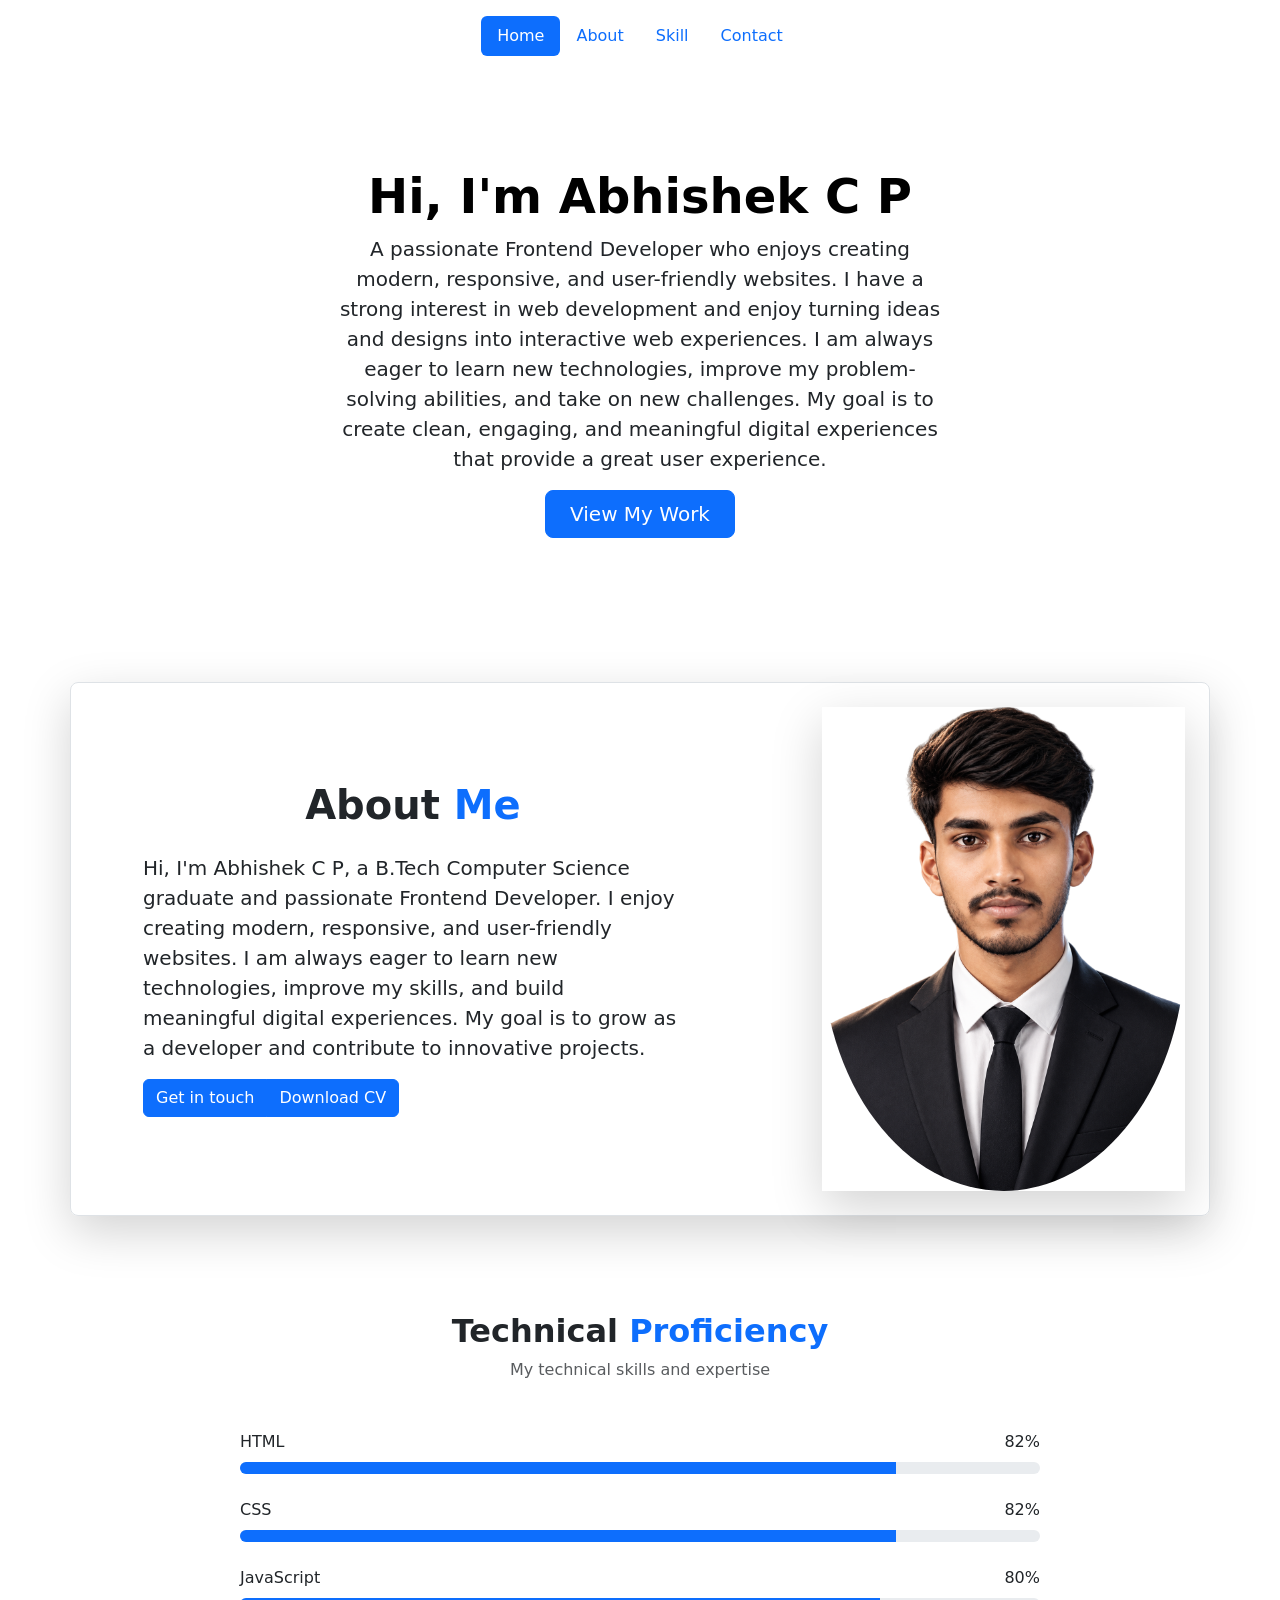
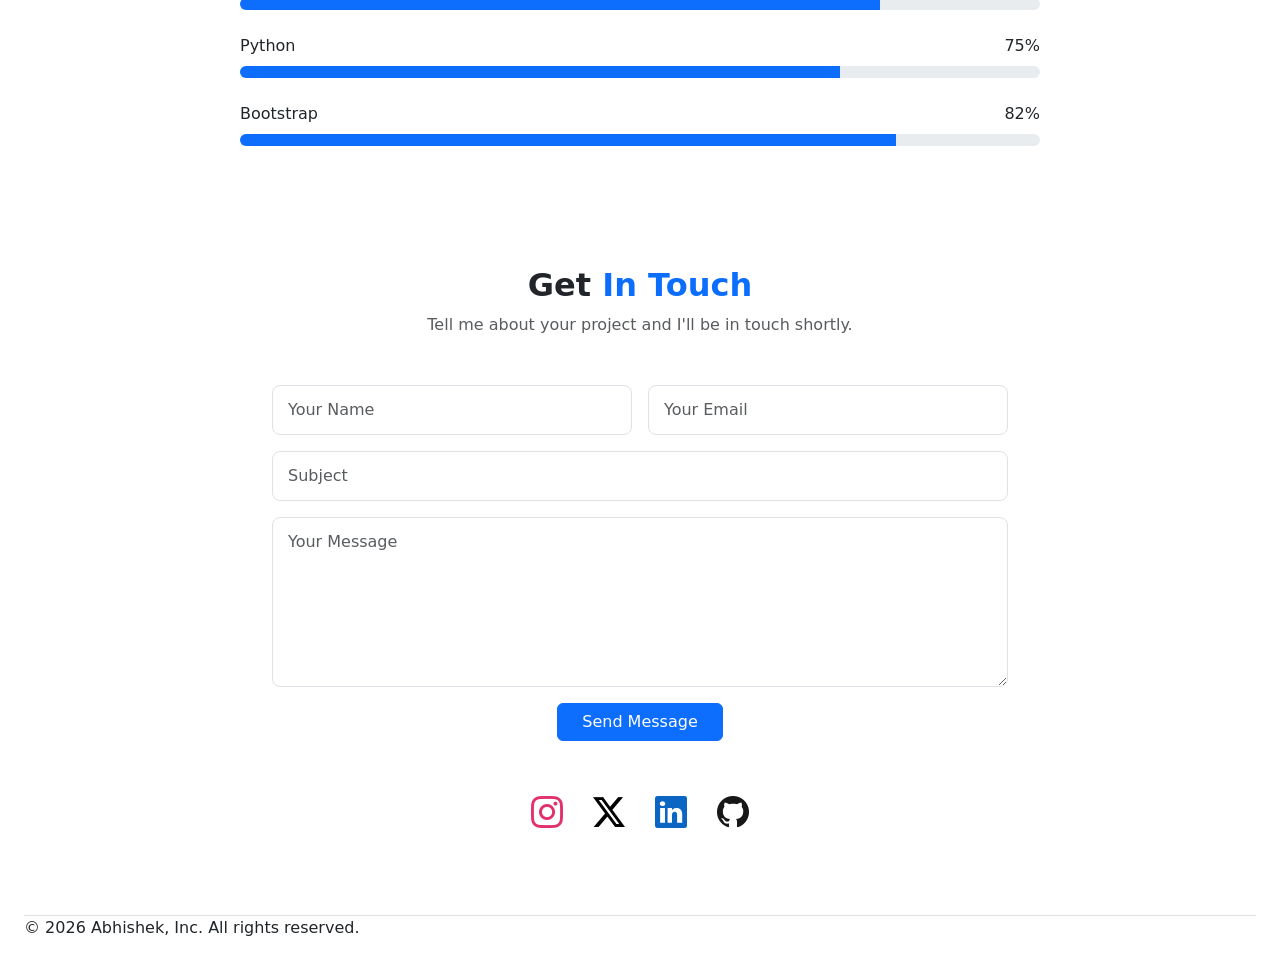
==== portfolio.html @ 5bbd6fc4 "first commit" ====
<!doctype html>
<html lang="en">
  <head>
    <meta charset="utf-8" />
    <meta name="viewport" content="width=device-width, initial-scale=1" />
    <title>Portfolio</title>

    <!-- Bootstrap CSS -->
    <link
      href="https://cdn.jsdelivr.net/npm/bootstrap@5.3.8/dist/css/bootstrap.min.css"
      rel="stylesheet"
      integrity="sha384-sRIl4kxILFvY47J16cr9ZwB07vP4J8+LH7qKQnuqkuIAvNWLzeN8tE5YBujZqJLB"
      crossorigin="anonymous"
    />

    <!-- my  CSS -->
    <link rel="stylesheet" href="./portfolio.css" />
    <!--boottrap icon-->
    <link
  rel="stylesheet"
  href="https://cdn.jsdelivr.net/npm/bootstrap-icons@1.13.1/font/bootstrap-icons.min.css"
/>
  </head>

  <body>
    <!-- Navigation Bar -->
    <header class="d-flex justify-content-center py-3">
      <ul class="nav nav-pills">
        <li class="nav-item">
          <a href="#" class="nav-link active">Home</a>
        </li>
        <li class="nav-item">
          <a href="#about" class="nav-link">About</a>
        </li>
        <li class="nav-item">
          <a href="#skills" class="nav-link">Skill</a>
        </li>
        <li class="nav-item">
          <a href="#contact" class="nav-link">Contact</a>
        </li>
      </ul>
    </header>

    <!-- Home -->
    <section class="px-4 py-5 my-5 text-center">
      <h1 class="display-5 fw-bold text-body-emphasis">
        Hi, I'm Abhishek C P
      </h1>

      <div class="col-lg-6 mx-auto">
        <p class="lead">
          A passionate Frontend Developer who enjoys creating modern,
          responsive, and user-friendly websites. I have a strong interest in
          web development and enjoy turning ideas and designs into interactive
          web experiences. I am always eager to learn new technologies, improve
          my problem-solving abilities, and take on new challenges. My goal is
          to create clean, engaging, and meaningful digital experiences that
          provide a great user experience.
        </p>

        <div class="d-grid gap-2 d-sm-flex justify-content-sm-center">
          <button type="button" class="btn btn-primary btn-lg px-4">
            View My Work
          </button>
        </div>
      </div>
    </section>

    <!-- About Me -->
    <section id="about" class="container py-5">
      <div
        class="row p-4 align-items-center rounded-3 border shadow-lg"
      >
        <div class="col-lg-7 p-3 p-lg-5">
          <h2 class="display-6 fw-bold mb-4 text-center">
            About <span class="text-primary">Me</span>
          </h2>

          <p class="lead">
            Hi, I'm Abhishek C P, a B.Tech Computer Science graduate and
            passionate Frontend Developer. I enjoy creating modern, responsive,
            and user-friendly websites. I am always eager to learn new
            technologies, improve my skills, and build meaningful digital
            experiences. My goal is to grow as a developer and contribute to
            innovative projects.
          </p>

          <div class="btn-group" role="group">
            <button type="button" class="btn btn-primary">
              <a href="#contact" class="text-white text-decoration-none">Get in touch</a>
            </button>

            <button type="button" class="btn btn-primary">
              <a href="./resume.pdf" class="text-white text-decoration-none" download>Download CV</a>
            </button>
          </div>
        </div>

        <div class="col-lg-4 offset-lg-1 p-0 overflow-hidden shadow-lg" style="background-color:#ffffff;">
          <img
            class="img-fluid rounded-circle"
            src="./7082f3d9-29f7-494c-934e-52f96443eb29.png"
            alt="Profile"
          />
        </div>
      </div>
    </section>
    <!--skills-->

<!-- Skills -->
<section id="skills" class="container py-5">
  <div class="text-center mb-5">
    <h2 class="fw-bold">
      Technical <span class="text-primary">Proficiency</span>
    </h2>
    <p class="text-muted">My technical skills and expertise</p>
  </div>

  <div class="skills-showcase">

    <div class="skill-item mb-4">
      <div class="d-flex justify-content-between mb-2">
        <span>HTML</span>
        <span class="percentage">0%</span>
      </div>

      <div class="progress">
        <div
          class="progress-bar"
          data-target="95"
          role="progressbar"
        ></div>
      </div>
    </div>

    <div class="skill-item mb-4">
      <div class="d-flex justify-content-between mb-2">
        <span>CSS</span>
        <span class="percentage">0%</span>
      </div>

      <div class="progress">
        <div
          class="progress-bar"
          data-target="90"
          role="progressbar"
        ></div>
      </div>
    </div>

    <div class="skill-item mb-4">
      <div class="d-flex justify-content-between mb-2">
        <span>JavaScript</span>
        <span class="percentage">0%</span>
      </div>

      <div class="progress">
        <div
          class="progress-bar"
          data-target="80"
          role="progressbar"
        ></div>
      </div>
    </div>

    <div class="skill-item mb-4">
      <div class="d-flex justify-content-between mb-2">
        <span>Python</span>
        <span class="percentage">0%</span>
      </div>

      <div class="progress">
        <div
          class="progress-bar"
          data-target="75"
          role="progressbar"
        ></div>
      </div>
    </div>

    <div class="skill-item mb-4">
      <div class="d-flex justify-content-between mb-2">
        <span>Bootstrap</span>
        <span class="percentage">0%</span>
      </div>

      <div class="progress">
        <div
          class="progress-bar"
          data-target="90"
          role="progressbar"
        ></div>
      </div>
    </div>

  </div>
</section>


    <!-- Contact -->
    <section id="contact" class="py-5">
      <div class="container">
        <div class="text-center mb-5">
          <h2 class="fw-bold">
            Get <span class="text-primary">In Touch</span>
          </h2>

          <p class="text-muted">
            Tell me about your project and I'll be in touch shortly.
          </p>
        </div>

        <div class="row justify-content-center">
          <div class="col-lg-8">
            <form action="https://formspree.io/f/xoeqjdbp" method="post">
              <div class="row g-3">
                <!-- Name -->
                <div class="col-md-6">
                  <input
                    type="text"
                    name="name"
                    class="form-control"
                    placeholder="Your Name"
                    required
                  />
                </div>

                <!-- Email -->
                <div class="col-md-6">
                  <input
                    type="email"
                    name="email"
                    class="form-control"
                    placeholder="Your Email"
                    required
                  />
                </div>

                <!-- Subject -->
                <div class="col-12">
                  <input
                    type="text"
                    name="subject"
                    class="form-control"
                    placeholder="Subject"
                    required
                  />
                </div>

                <!-- Message -->
                <div class="col-12">
                  <textarea
                    name="message"
                    class="form-control"
                    rows="6"
                    placeholder="Your Message"
                    required
                  ></textarea>
                </div>

                <!-- Button -->
                <div class="col-12 text-center">
                  <button type="submit" class="btn btn-primary px-4">
                    Send Message
                  </button>
                </div>
              </div>
            </form>
          </div>
        </div>
<div class="social-links d-flex justify-content-center gap-6 quick mt-5">
<a href="https://www.instagram.com/" target="_blank">
  <i class="bi bi-instagram fs-2"></i>
</a>  <a href="#"><i class="bi bi-twitter-x fs-2"></i></a>
  <a href="https://www.linkedin.com/in/abhishekcp7" target="_blank"><i class="bi bi-linkedin fs-2"></i></a>
  <a href="https://github.com/Abhishekcp07"><i class="bi bi-github fs-2"></i></a>
</div>
      </div>
    </section>

    <!--footer-->

    <div class="d-flex flex-column flex-sm-row justify-content-between  border-top mx-4">
    <p>© 2026 Abhishek, Inc. All rights reserved.</p>
    <ul class="list-unstyled d-flex">
        <li class="ms-3">
            <a class="link-body-emphasis" href="#" aria-label="Instagram">
                <svg class="bi" width="24" height="24">
                    <use xlink:href="#instagram"></use>
                </svg>
            </a>
        </li>
        <li class="ms-3">
            <a class="link-body-emphasis" href="#" aria-label="Facebook">
                <svg class="bi" width="24" height="24" aria-hidden="true">
                    <use xlink:href="#facebook"></use>
                </svg>
            </a>
        </li>
    </ul>
</div>

    <!--  JavaScript -->
    <script src="./portfolio.js"></script>

    <!-- Bootstrap JavaScript -->
    <script
      src="https://cdn.jsdelivr.net/npm/bootstrap@5.3.8/dist/js/bootstrap.bundle.min.js"
      integrity="sha384-FKyoEForCGlyvwx9Hj09JcYn3nv7wiPVlz7YYwJrWVcXK/BmnVDxM+D2scQbITxI"
      crossorigin="anonymous"
    ></script>
  </body>
</html>
---- portfolio.css ----
.contact-section {
  padding: 80px 20px;
  background-color: #f8f9fa;
}

.contact-title {
  text-align: center;
  margin-bottom: 40px;
}

.contact-title h2 {
  font-size: 40px;
  font-weight: 700;
}

.contact-title p {
  color: #6c757d;
  margin-top: 10px;
}

.contact-box {
  max-width: 850px;
  margin: auto;
  background: white;
  padding: 40px;
  border-radius: 15px;
  box-shadow: 0 5px 25px rgba(0, 0, 0, 0.08);
}

.quick {
  display: flex;
  justify-content: center;
  gap: 30px;
  flex-wrap: wrap;
  margin-bottom: 30px;
}

.quick a,
.quick span {
  color: #212529;
  text-decoration: none;
  display: flex;
  align-items: center;
  gap: 8px;
}

.quick i {
  font-size: 20px;
}

/* Social icon colors */

.quick .bi-instagram {
  color: rgb(225, 48, 108);
}

.quick .bi-twitter-x {
  color: #000;
}

.quick .bi-linkedin {
  color: #0a66c2;
}

.quick .bi-github {
  color: #181717;
}

/* Don't change the icon colors on hover */
.quick a:hover {
  text-decoration: none;
}

/* Contact form */

.form-control {
  padding: 12px 15px;
  border-radius: 8px;
}

.form-control:focus {
  box-shadow: 0 0 0 0.2rem rgba(13, 110, 253, 0.15);
}

.btn-submit {
  border: none;
  background-color: #0d6efd;
  color: white;
  padding: 12px 30px;
  border-radius: 8px;
  font-size: 16px;
  margin-top: 10px;
  cursor: pointer;
}

.btn-submit:hover {
  background-color: #0b5ed7;
}

/* Skills */

.skills-showcase {
  max-width: 800px;
  margin: auto;
}

.progress {
  height: 12px;
}

.progress-bar {
  width: 0;
  transition: width 0.2s;
}

/* Mobile */

@media (max-width: 576px) {
  .contact-box {
    padding: 25px 20px;
  }

  .contact-title h2 {
    font-size: 32px;
  }

  .quick {
    flex-direction: column;
    align-items: center;
    gap: 15px;
  }
}
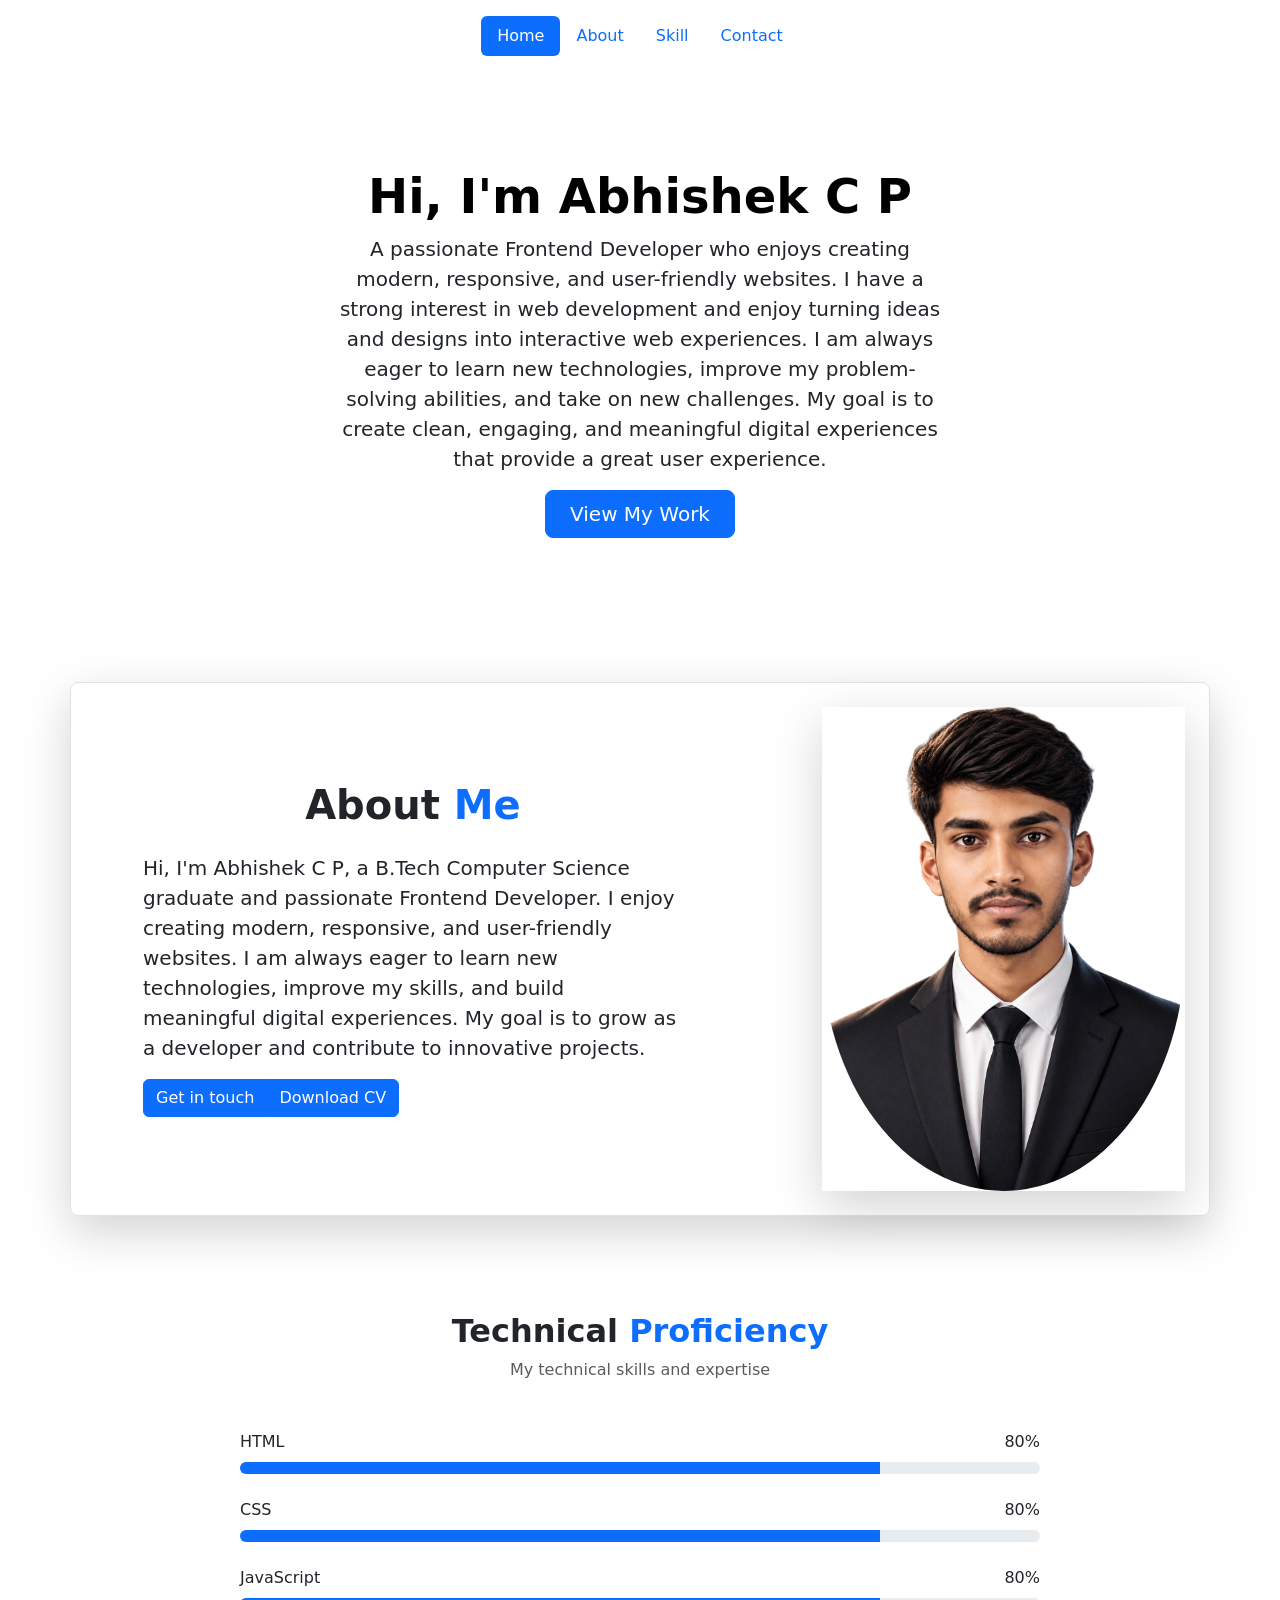
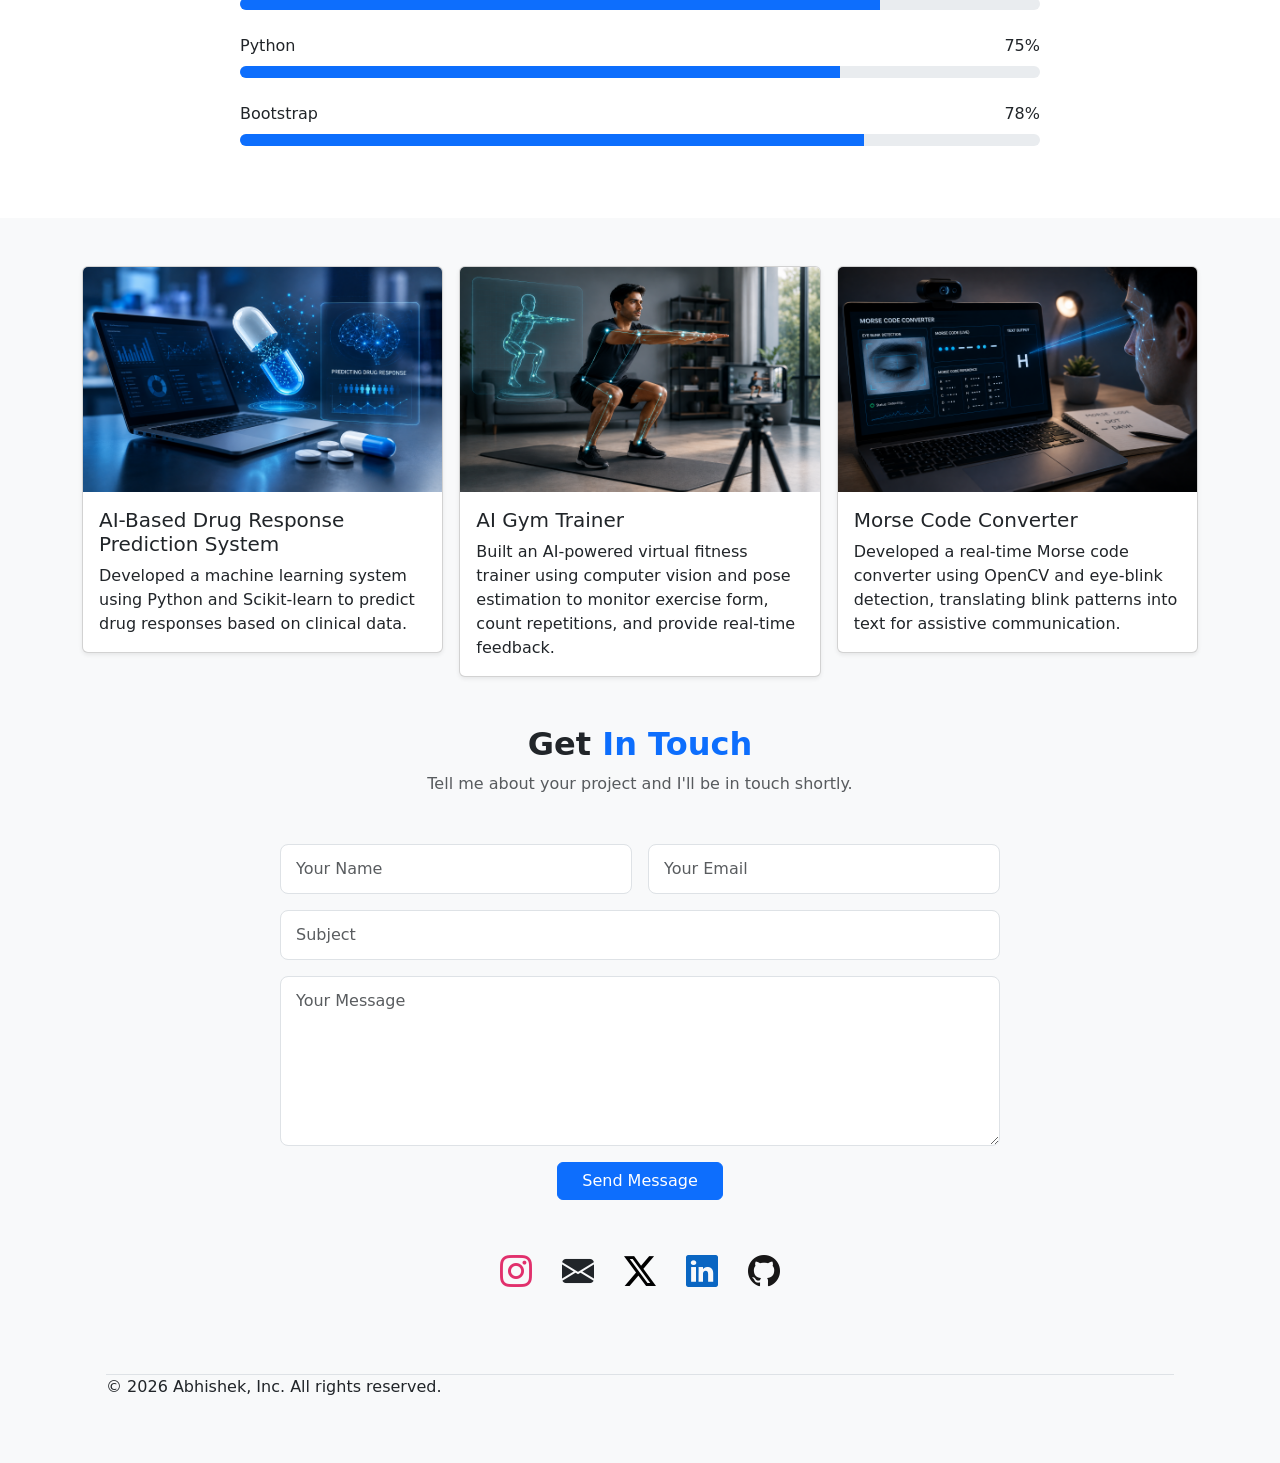
==== commit fbab9fe8: "goibibolast" ====
--- a/portfolio.html
+++ b/portfolio.html
@@ -17,9 +17,9 @@
     <link rel="stylesheet" href="./portfolio.css" />
     <!--boottrap icon-->
     <link
-  rel="stylesheet"
-  href="https://cdn.jsdelivr.net/npm/bootstrap-icons@1.13.1/font/bootstrap-icons.min.css"
-/>
+      rel="stylesheet"
+      href="https://cdn.jsdelivr.net/npm/bootstrap-icons@1.13.1/font/bootstrap-icons.min.css"
+    />
   </head>
 
   <body>
@@ -43,9 +43,7 @@
 
     <!-- Home -->
     <section class="px-4 py-5 my-5 text-center">
-      <h1 class="display-5 fw-bold text-body-emphasis">
-        Hi, I'm Abhishek C P
-      </h1>
+      <h1 class="display-5 fw-bold text-body-emphasis">Hi, I'm Abhishek C P</h1>
 
       <div class="col-lg-6 mx-auto">
         <p class="lead">
@@ -60,7 +58,7 @@
 
         <div class="d-grid gap-2 d-sm-flex justify-content-sm-center">
           <button type="button" class="btn btn-primary btn-lg px-4">
-            View My Work
+            <a href="#works" class="text-white text-decoration-none">View My Work</a>
           </button>
         </div>
       </div>
@@ -68,9 +66,7 @@
 
     <!-- About Me -->
     <section id="about" class="container py-5">
-      <div
-        class="row p-4 align-items-center rounded-3 border shadow-lg"
-      >
+      <div class="row p-4 align-items-center rounded-3 border shadow-lg">
         <div class="col-lg-7 p-3 p-lg-5">
           <h2 class="display-6 fw-bold mb-4 text-center">
             About <span class="text-primary">Me</span>
@@ -87,16 +83,26 @@
 
           <div class="btn-group" role="group">
             <button type="button" class="btn btn-primary">
-              <a href="#contact" class="text-white text-decoration-none">Get in touch</a>
+              <a href="#contact" class="text-white text-decoration-none"
+                >Get in touch</a
+              >
             </button>
 
             <button type="button" class="btn btn-primary">
-              <a href="./resume.pdf" class="text-white text-decoration-none" download>Download CV</a>
+              <a
+                href="./resume.pdf"
+                class="text-white text-decoration-none"
+                download
+                >Download CV</a
+              >
             </button>
           </div>
         </div>
 
-        <div class="col-lg-4 offset-lg-1 p-0 overflow-hidden shadow-lg" style="background-color:#ffffff;">
+        <div
+          class="col-lg-4 offset-lg-1 p-0 overflow-hidden shadow-lg"
+          style="background-color: #ffffff"
+        >
           <img
             class="img-fluid rounded-circle"
             src="./7082f3d9-29f7-494c-934e-52f96443eb29.png"
@@ -107,95 +113,144 @@
     </section>
     <!--skills-->
 
-<!-- Skills -->
-<section id="skills" class="container py-5">
-  <div class="text-center mb-5">
-    <h2 class="fw-bold">
-      Technical <span class="text-primary">Proficiency</span>
-    </h2>
-    <p class="text-muted">My technical skills and expertise</p>
-  </div>
-
-  <div class="skills-showcase">
-
-    <div class="skill-item mb-4">
-      <div class="d-flex justify-content-between mb-2">
-        <span>HTML</span>
-        <span class="percentage">0%</span>
-      </div>
-
-      <div class="progress">
-        <div
-          class="progress-bar"
-          data-target="95"
-          role="progressbar"
-        ></div>
-      </div>
+    <!-- Skills -->
+    <section id="skills" class="container py-5">
+      <div class="text-center mb-5">
+        <h2 class="fw-bold">
+          Technical <span class="text-primary">Proficiency</span>
+        </h2>
+        <p class="text-muted">My technical skills and expertise</p>
+      </div>
+
+      <div class="skills-showcase">
+        <div class="skill-item mb-4">
+          <div class="d-flex justify-content-between mb-2">
+            <span>HTML</span>
+            <span class="percentage">0%</span>
+          </div>
+
+          <div class="progress">
+            <div class="progress-bar" data-target="95" role="progressbar"></div>
+          </div>
+        </div>
+
+        <div class="skill-item mb-4">
+          <div class="d-flex justify-content-between mb-2">
+            <span>CSS</span>
+            <span class="percentage">0%</span>
+          </div>
+
+          <div class="progress">
+            <div class="progress-bar" data-target="90" role="progressbar"></div>
+          </div>
+        </div>
+
+        <div class="skill-item mb-4">
+          <div class="d-flex justify-content-between mb-2">
+            <span>JavaScript</span>
+            <span class="percentage">0%</span>
+          </div>
+
+          <div class="progress">
+            <div class="progress-bar" data-target="80" role="progressbar"></div>
+          </div>
+        </div>
+
+        <div class="skill-item mb-4">
+          <div class="d-flex justify-content-between mb-2">
+            <span>Python</span>
+            <span class="percentage">0%</span>
+          </div>
+
+          <div class="progress">
+            <div class="progress-bar" data-target="75" role="progressbar"></div>
+          </div>
+        </div>
+
+        <div class="skill-item mb-4">
+          <div class="d-flex justify-content-between mb-2">
+            <span>Bootstrap</span>
+            <span class="percentage">0%</span>
+          </div>
+
+          <div class="progress">
+            <div class="progress-bar" data-target="90" role="progressbar"></div>
+          </div>
+        </div>
+      </div>
+    </section>
+    <!--works-->
+
+    <div class="album py-5 bg-body-tertiary " id="works" >
+      <div class="container">
+        <div class="row row-cols-1 row-cols-sm-2 row-cols-md-3 g-3">
+          <div class="col">
+            <div class="card shadow-sm">
+              <img
+                aria-label="Placeholder: Thumbnail"
+                class="bd-placeholder-img card-img-top"
+                height="225"
+                preserveAspectRatio="xMidYMid slice"
+                role="img"
+                width="100%"
+                src="./f80fca54-a842-4311-804f-ae3128e94710.png"
+              >
+              <div class="card-body">
+                <h5 class="subheading">AI-Based Drug Response Prediction System</h5>                
+                <p class="card-text">
+                  Developed a machine learning system using Python and Scikit-learn to predict drug responses based on clinical data.
+                </p>
+                
+              </div>
+            </div>
+          </div>
+          <div class="col">
+            <div class="card shadow-sm">
+              <img
+                aria-label="Placeholder: Thumbnail"
+                class="bd-placeholder-img card-img-top"
+                height="225"
+                preserveAspectRatio="xMidYMid slice"
+                role="img"
+                width="100%"
+                src="./10349abd-5133-4e79-a1a3-b7f6bd78fa53.png"
+              >
+          
+              <div class="card-body">
+                <h5 class="subheading">AI Gym Trainer</h5> 
+                <p class="card-text">
+                  Built an AI-powered virtual fitness trainer using computer vision and pose estimation to monitor exercise form, count repetitions, and provide real-time feedback.
+                </p>
+                
+              </div>
+            </div>
+          </div>
+          <div class="col">
+            <div class="card shadow-sm">
+              <img
+                aria-label="Placeholder: Thumbnail"
+                class="bd-placeholder-img card-img-top"
+                height="225"
+                preserveAspectRatio="xMidYMid slice"
+                role="img"
+                width="100%"
+                src="./e16bfb36-50ba-419a-958a-86a639dc1b6d.png"
+              >
+
+              <div class="card-body">
+                <h5 class="subheading">Morse Code Converter</h5> 
+                <p class="card-text">
+                  Developed a real-time Morse code converter using OpenCV and eye-blink detection, translating blink patterns into text for assistive communication.
+                </p>
+                
+                
+              </div>
+            </div>
+          </div>
+          
+          
+
     </div>
-
-    <div class="skill-item mb-4">
-      <div class="d-flex justify-content-between mb-2">
-        <span>CSS</span>
-        <span class="percentage">0%</span>
-      </div>
-
-      <div class="progress">
-        <div
-          class="progress-bar"
-          data-target="90"
-          role="progressbar"
-        ></div>
-      </div>
-    </div>
-
-    <div class="skill-item mb-4">
-      <div class="d-flex justify-content-between mb-2">
-        <span>JavaScript</span>
-        <span class="percentage">0%</span>
-      </div>
-
-      <div class="progress">
-        <div
-          class="progress-bar"
-          data-target="80"
-          role="progressbar"
-        ></div>
-      </div>
-    </div>
-
-    <div class="skill-item mb-4">
-      <div class="d-flex justify-content-between mb-2">
-        <span>Python</span>
-        <span class="percentage">0%</span>
-      </div>
-
-      <div class="progress">
-        <div
-          class="progress-bar"
-          data-target="75"
-          role="progressbar"
-        ></div>
-      </div>
-    </div>
-
-    <div class="skill-item mb-4">
-      <div class="d-flex justify-content-between mb-2">
-        <span>Bootstrap</span>
-        <span class="percentage">0%</span>
-      </div>
-
-      <div class="progress">
-        <div
-          class="progress-bar"
-          data-target="90"
-          role="progressbar"
-        ></div>
-      </div>
-    </div>
-
-  </div>
-</section>
-
 
     <!-- Contact -->
     <section id="contact" class="py-5">
@@ -268,37 +323,51 @@
             </form>
           </div>
         </div>
-<div class="social-links d-flex justify-content-center gap-6 quick mt-5">
-<a href="https://www.instagram.com/" target="_blank">
-  <i class="bi bi-instagram fs-2"></i>
-</a>  <a href="#"><i class="bi bi-twitter-x fs-2"></i></a>
-  <a href="https://www.linkedin.com/in/abhishekcp7" target="_blank"><i class="bi bi-linkedin fs-2"></i></a>
-  <a href="https://github.com/Abhishekcp07"><i class="bi bi-github fs-2"></i></a>
-</div>
+        <div
+          class="social-links d-flex justify-content-center gap-6 quick mt-5"
+        >
+          <a href="https://www.instagram.com/" target="_blank">
+            <i class="bi bi-instagram fs-2"></i>
+          </a>
+          <a href="mailto:abhishekcp122333@gmail.com">
+            <i class="bi bi-envelope-fill fs-2"></i>
+          </a>
+
+
+          <a href="https://x.com"><i class="bi bi-twitter-x fs-2"></i></a>
+          <a href="https://www.linkedin.com/in/abhishekcp7" target="_blank"
+            ><i class="bi bi-linkedin fs-2"></i
+          ></a>
+          <a href="https://github.com/Abhishekcp07"
+            ><i class="bi bi-github fs-2"></i
+          ></a>
+        </div>
       </div>
     </section>
 
     <!--footer-->
 
-    <div class="d-flex flex-column flex-sm-row justify-content-between  border-top mx-4">
-    <p>© 2026 Abhishek, Inc. All rights reserved.</p>
-    <ul class="list-unstyled d-flex">
+    <div
+      class="d-flex flex-column flex-sm-row justify-content-between border-top mx-4"
+    >
+      <p>© 2026 Abhishek, Inc. All rights reserved.</p>
+      <ul class="list-unstyled d-flex">
         <li class="ms-3">
-            <a class="link-body-emphasis" href="#" aria-label="Instagram">
-                <svg class="bi" width="24" height="24">
-                    <use xlink:href="#instagram"></use>
-                </svg>
-            </a>
+          <a class="link-body-emphasis" href="#" aria-label="Instagram">
+            <svg class="bi" width="24" height="24">
+              <use xlink:href="#instagram"></use>
+            </svg>
+          </a>
         </li>
         <li class="ms-3">
-            <a class="link-body-emphasis" href="#" aria-label="Facebook">
-                <svg class="bi" width="24" height="24" aria-hidden="true">
-                    <use xlink:href="#facebook"></use>
-                </svg>
-            </a>
-        </li>
-    </ul>
-</div>
+          <a class="link-body-emphasis" href="#" aria-label="Facebook">
+            <svg class="bi" width="24" height="24" aria-hidden="true">
+              <use xlink:href="#facebook"></use>
+            </svg>
+          </a>
+        </li>
+      </ul>
+    </div>
 
     <!--  JavaScript -->
     <script src="./portfolio.js"></script>
@@ -310,4 +379,4 @@
       crossorigin="anonymous"
     ></script>
   </body>
-</html>+</html>
--- a/portfolio.css
+++ b/portfolio.css
@@ -66,6 +66,7 @@
   color: #181717;
 }
 
+
 /* Don't change the icon colors on hover */
 .quick a:hover {
   text-decoration: none;
